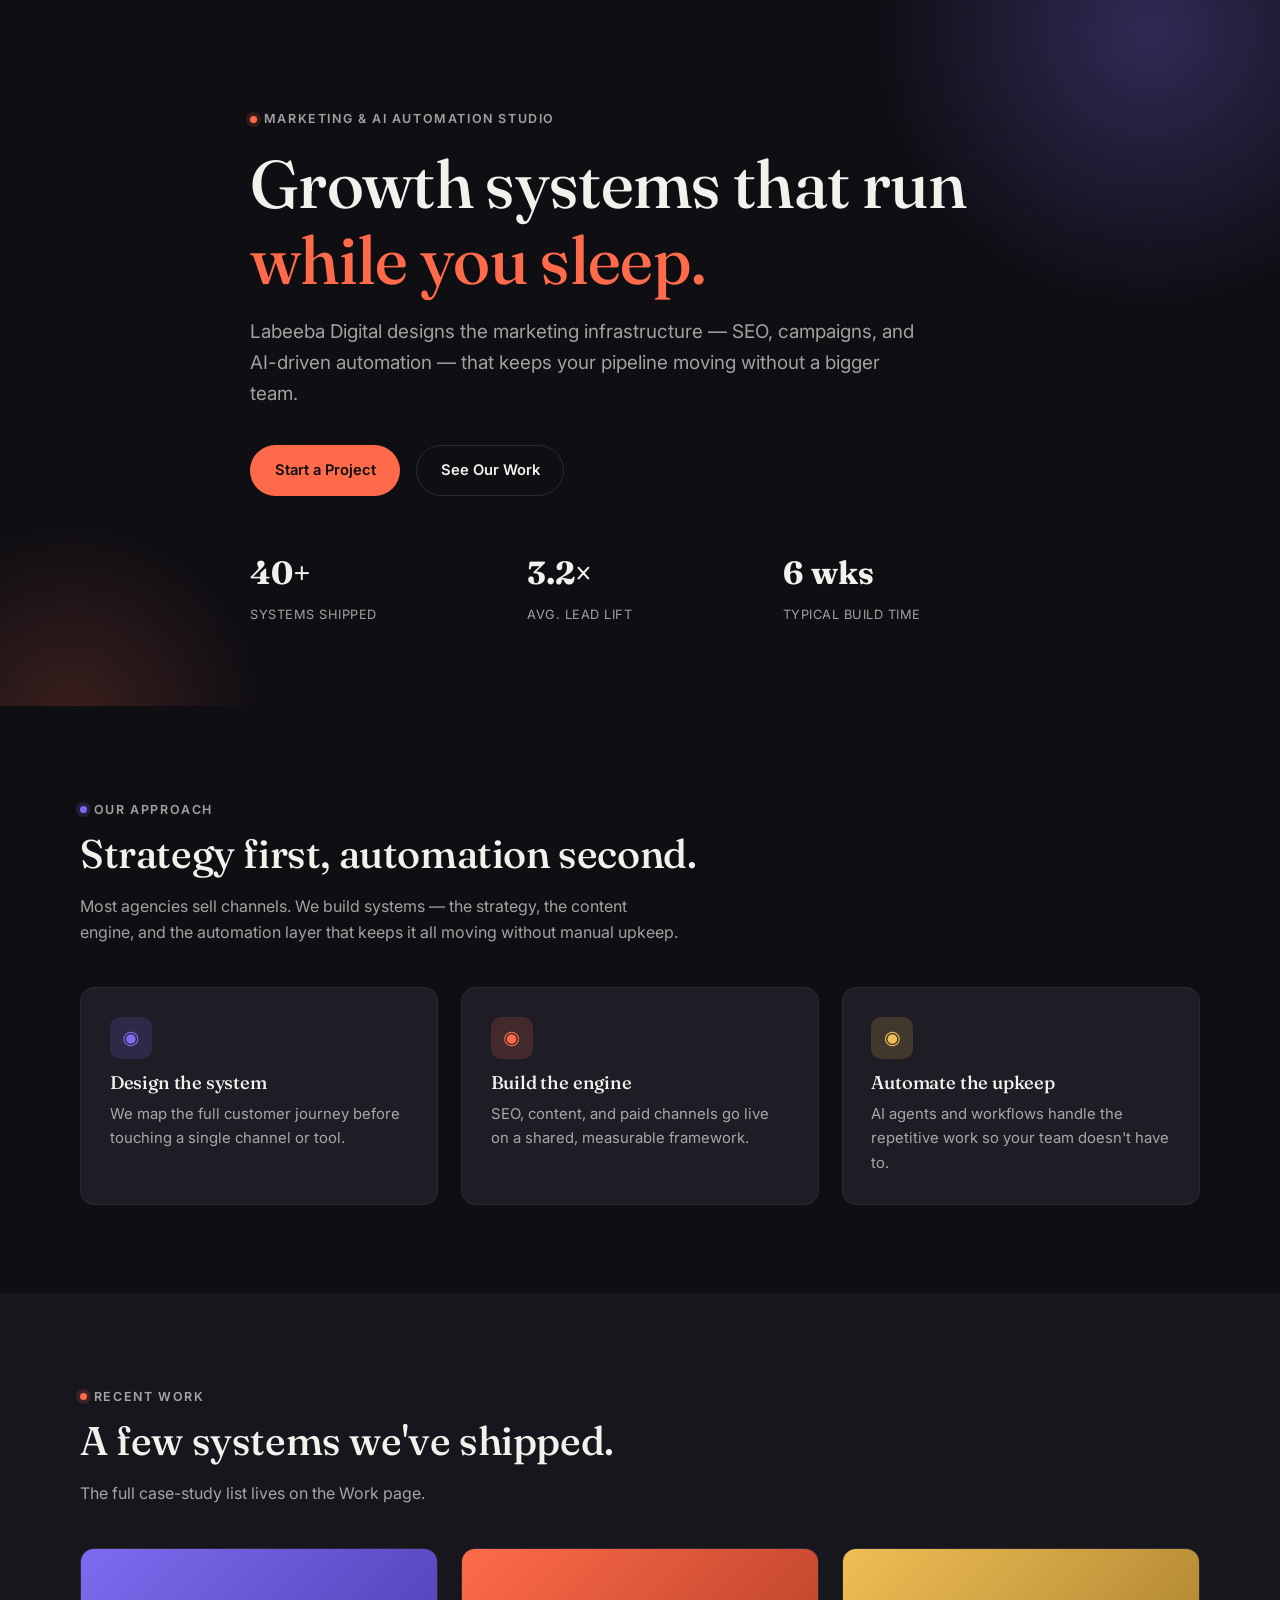
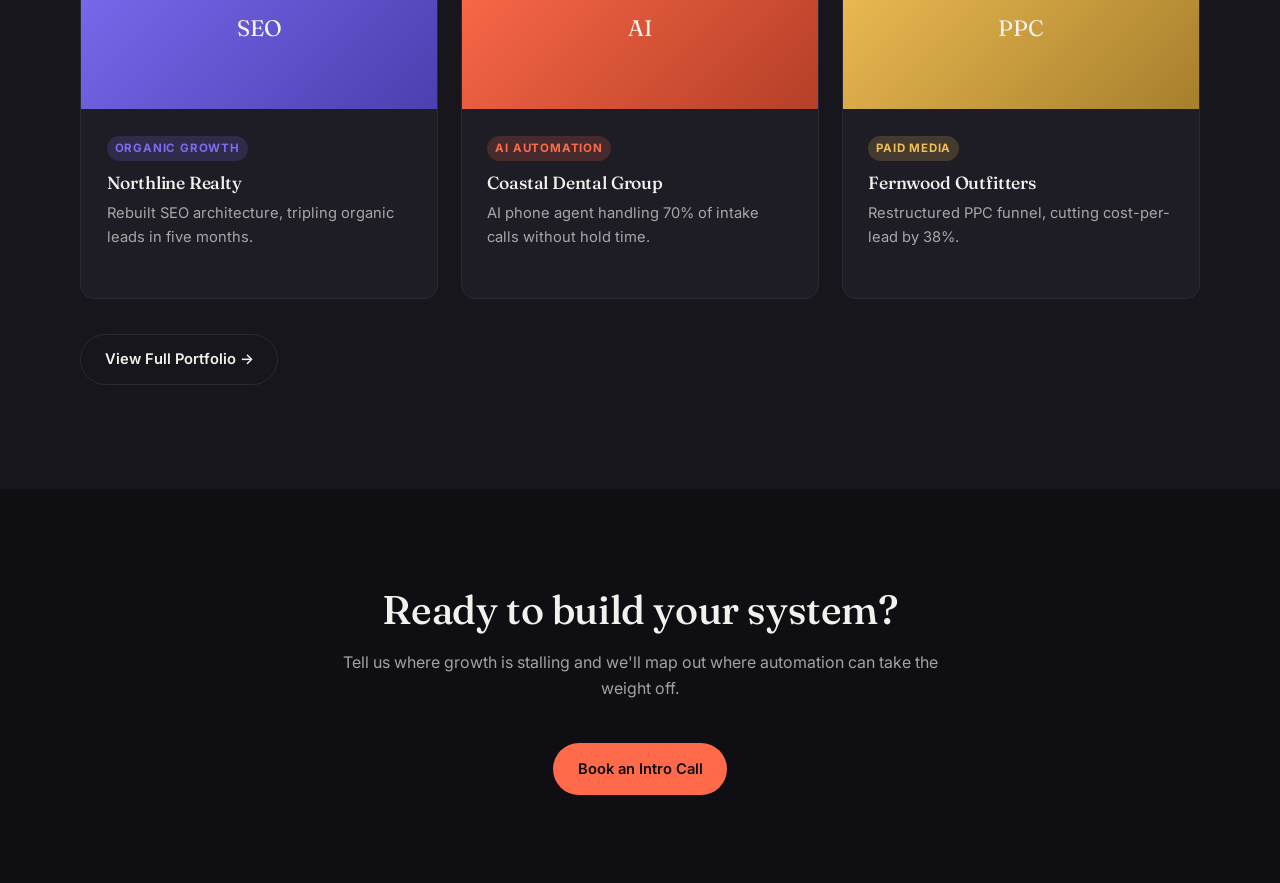
==== index.html @ 135ad8bf "Phase 1: HTML/CSS foundation - six pages, responsive layout, custom styling" ====
<!DOCTYPE html>
<html lang="en">
<head>
<meta charset="UTF-8">
<meta name="viewport" content="width=device-width, initial-scale=1.0">
<title>Labeeba Digital | Marketing Systems, Built to Run Themselves</title>
<meta name="description" content="Labeeba Digital designs marketing systems and AI automation for brands that want growth without the busywork.">
<link rel="stylesheet" href="css/style.css">
<style>
  .home-approach { display:grid; grid-template-columns: repeat(3,1fr); gap:1.4rem; }
  @media (max-width:860px){ .home-approach{ grid-template-columns:1fr; } }
</style>
</head>
<body>

<div id="header-placeholder"></div>

<main>

  <section class="hero">
    <div class="container hero-inner">
      <span class="eyebrow">Marketing &amp; AI Automation Studio</span>
      <h1>Growth systems that run <span class="accent">while you sleep.</span></h1>
      <p class="lede">Labeeba Digital designs the marketing infrastructure &mdash; SEO, campaigns, and AI-driven automation &mdash; that keeps your pipeline moving without a bigger team.</p>
      <div class="hero-ctas">
        <a href="contact.html" class="btn btn-accent">Start a Project</a>
        <a href="products.html" class="btn btn-outline">See Our Work</a>
      </div>
      <div class="hero-stats">
        <div><strong>40+</strong><span>Systems shipped</span></div>
        <div><strong>3.2&times;</strong><span>Avg. lead lift</span></div>
        <div><strong>6 wks</strong><span>Typical build time</span></div>
      </div>
    </div>
  </section>

  <section>
    <div class="container">
      <span class="eyebrow violet">Our Approach</span>
      <h2 class="section-title">Strategy first, automation second.</h2>
      <p class="section-intro">Most agencies sell channels. We build systems &mdash; the strategy, the content engine, and the automation layer that keeps it all moving without manual upkeep.</p>
      <div class="home-approach">
        <div class="card">
          <div class="card-icon icon-violet">&#9673;</div>
          <h3>Design the system</h3>
          <p>We map the full customer journey before touching a single channel or tool.</p>
        </div>
        <div class="card">
          <div class="card-icon icon-coral">&#9673;</div>
          <h3>Build the engine</h3>
          <p>SEO, content, and paid channels go live on a shared, measurable framework.</p>
        </div>
        <div class="card">
          <div class="card-icon icon-gold">&#9673;</div>
          <h3>Automate the upkeep</h3>
          <p>AI agents and workflows handle the repetitive work so your team doesn't have to.</p>
        </div>
      </div>
    </div>
  </section>

  <section class="surface">
    <div class="container">
      <span class="eyebrow coral">Recent Work</span>
      <h2 class="section-title">A few systems we've shipped.</h2>
      <p class="section-intro">The full case-study list lives on the Work page.</p>
      <div class="grid grid-3">
        <div class="product-card">
          <div class="product-media" style="background:linear-gradient(135deg,#7C6CF0,#4b3fb0);">SEO</div>
          <div class="product-body">
            <span class="tag tag-violet">Organic Growth</span>
            <h3>Northline Realty</h3>
            <p>Rebuilt SEO architecture, tripling organic leads in five months.</p>
          </div>
        </div>
        <div class="product-card">
          <div class="product-media" style="background:linear-gradient(135deg,#FF6B4A,#b53f27);">AI</div>
          <div class="product-body">
            <span class="tag tag-coral">AI Automation</span>
            <h3>Coastal Dental Group</h3>
            <p>AI phone agent handling 70% of intake calls without hold time.</p>
          </div>
        </div>
        <div class="product-card">
          <div class="product-media" style="background:linear-gradient(135deg,#F0BE55,#a67f2c);">PPC</div>
          <div class="product-body">
            <span class="tag tag-gold">Paid Media</span>
            <h3>Fernwood Outfitters</h3>
            <p>Restructured PPC funnel, cutting cost-per-lead by 38%.</p>
          </div>
        </div>
      </div>
      <p style="margin-top:2.2rem;"><a href="products.html" class="btn btn-outline">View Full Portfolio &rarr;</a></p>
    </div>
  </section>

  <section style="text-align:center;">
    <div class="container">
      <h2 class="section-title">Ready to build your system?</h2>
      <p class="section-intro" style="margin-left:auto;margin-right:auto;">Tell us where growth is stalling and we'll map out where automation can take the weight off.</p>
      <a href="contact.html" class="btn btn-accent">Book an Intro Call</a>
    </div>
  </section>

</main>

<div id="footer-placeholder"></div>

<script src="js/theme.js"></script>
<script src="js/components.js"></script>
</body>
</html>
---- css/style.css ----
/* =========================================================
   Labeeba Digital — main stylesheet
   Design language: dark minimal studio, signal-dot accents
   ========================================================= */

@import url('https://fonts.googleapis.com/css2?family=Fraunces:opsz,wght@9..144,400;9..144,500;9..144,600&family=Inter:wght@400;500;600;700&display=swap');

:root {
  --void:      #0F0E13;
  --surface:   #17161D;
  --surface-2: #1E1D26;
  --line:      #2B2A34;
  --paper:     #F3F1EC;
  --paper-dim: rgba(243,241,236,.65);
  --violet:    #7C6CF0;
  --coral:     #FF6B4A;
  --gold:      #F0BE55;

  --font-display: 'Fraunces', Georgia, serif;
  --font-body: 'Inter', system-ui, sans-serif;

  --radius: 14px;
}

/* Light theme override — applied when the toggle sets data-theme="light" on <body>.
   Dark values above in :root act as the default theme. */
body[data-theme="light"] {
  --void:      #F7F5EF;
  --surface:   #FFFFFF;
  --surface-2: #FFFFFF;
  --line:      #E4E0D6;
  --paper:     #17161D;
  --paper-dim: rgba(23,22,29,.65);
}
body[data-theme="light"] .card,
body[data-theme="light"] .product-card,
body[data-theme="light"] .post-card,
body[data-theme="light"] .values-list li,
body[data-theme="light"] .bio-list li,
body[data-theme="light"] .team-card,
body[data-theme="light"] .info-card,
body[data-theme="light"] .form-field input,
body[data-theme="light"] .form-field select,
body[data-theme="light"] .form-field textarea {
  box-shadow: 0 1px 3px rgba(23,22,29,.06);
}

* { box-sizing: border-box; }
html { scroll-behavior: smooth; }
body { transition: background-color .2s ease, color .2s ease; }

body {
  margin: 0;
  font-family: var(--font-body);
  background: var(--void);
  color: var(--paper);
  line-height: 1.65;
}

img { max-width: 100%; display: block; }
a { color: inherit; text-decoration: none; }

h1, h2, h3 {
  font-family: var(--font-display);
  font-weight: 500;
  line-height: 1.12;
  letter-spacing: -.01em;
}

.container { width: min(1120px, 92%); margin: 0 auto; }

/* signal-dot eyebrow: recurring signature motif */
.eyebrow {
  display: inline-flex;
  align-items: center;
  gap: .55em;
  font-size: .78rem;
  letter-spacing: 1.6px;
  text-transform: uppercase;
  color: var(--paper-dim);
  font-weight: 600;
}
.eyebrow::before {
  content: "";
  width: 7px; height: 7px;
  border-radius: 50%;
  background: var(--coral);
  box-shadow: 0 0 0 4px rgba(255,107,74,.15);
}
.eyebrow.violet::before { background: var(--violet); box-shadow: 0 0 0 4px rgba(124,108,240,.18); }
.eyebrow.gold::before { background: var(--gold); box-shadow: 0 0 0 4px rgba(240,190,85,.18); }

/* ---------- Nav ---------- */
.site-header {
  background: rgba(15,14,19,.85);
  backdrop-filter: blur(10px);
  border-bottom: 1px solid var(--line);
  position: sticky;
  top: 0;
  z-index: 50;
}
.nav {
  display: flex;
  align-items: center;
  justify-content: space-between;
  padding: 1.2rem 0;
}
.brand {
  font-family: var(--font-display);
  font-size: 1.3rem;
  letter-spacing: -.01em;
  color: var(--paper);
}
.brand span { color: var(--coral); }

.nav-links { list-style: none; display: flex; align-items: center; gap: 2.1rem; margin: 0; padding: 0; }
.nav-links a {
  color: var(--paper-dim);
  font-weight: 500;
  font-size: .9rem;
  padding: .3rem .1rem;
  border-bottom: 1px solid transparent;
  transition: color .15s ease, border-color .15s ease;
}
.nav-links a:hover, .nav-links a[aria-current="page"] { color: var(--paper); border-color: var(--coral); }

.nav-toggle-input { display: none; }
.nav-toggle { display: none; }

/* Theme switcher button (Phase 2, Part 1) */
.theme-toggle-btn {
  font-family: var(--font-body);
  font-size: .82rem;
  font-weight: 600;
  color: var(--paper);
  background: var(--surface-2);
  border: 1px solid var(--line);
  border-radius: 999px;
  padding: .45em 1em;
  cursor: pointer;
  transition: border-color .15s ease;
}
.theme-toggle-btn:hover { border-color: var(--paper-dim); }
.theme-toggle-btn:focus-visible { outline: 2px solid var(--coral); outline-offset: 2px; }

/* ---------- Buttons ---------- */
.btn {
  display: inline-flex;
  align-items: center;
  gap: .5em;
  font-family: var(--font-body);
  font-weight: 600;
  font-size: .92rem;
  padding: .85em 1.6em;
  border-radius: 999px;
  border: 1px solid transparent;
  cursor: pointer;
  transition: transform .15s ease, background .15s ease, border-color .15s ease;
}
.btn-primary { background: var(--paper); color: var(--void); }
.btn-primary:hover { transform: translateY(-2px); }
.btn-outline { background: transparent; color: var(--paper); border-color: var(--line); }
.btn-outline:hover { border-color: var(--paper-dim); transform: translateY(-2px); }
.btn-accent { background: var(--coral); color: var(--void); }
.btn-accent:hover { transform: translateY(-2px); }

/* ---------- Hero ---------- */
.hero { position: relative; padding: 6.5rem 0 5rem; overflow: hidden; }
.hero::before {
  content: "";
  position: absolute;
  width: 620px; height: 620px;
  top: -280px; right: -180px;
  background: radial-gradient(circle, rgba(124,108,240,.30), transparent 65%);
  filter: blur(10px);
  pointer-events: none;
}
.hero::after {
  content: "";
  position: absolute;
  width: 420px; height: 420px;
  bottom: -220px; left: -140px;
  background: radial-gradient(circle, rgba(255,107,74,.18), transparent 65%);
  pointer-events: none;
}
.hero-inner { position: relative; max-width: 780px; }
.hero h1 {
  font-size: clamp(2.6rem, 5.6vw, 4.2rem);
  margin: 1rem 0 1.2rem;
  color: var(--paper);
}
.hero h1 .accent { color: var(--coral); }
.hero p.lede { font-size: 1.18rem; max-width: 56ch; color: var(--paper-dim); }
.hero-ctas { display: flex; gap: 1rem; margin-top: 2.2rem; flex-wrap: wrap; }

.hero-stats {
  display: grid;
  grid-template-columns: repeat(3, auto);
  gap: 2.6rem;
  margin-top: 3.2rem;
  position: relative;
}
.hero-stats div strong { display: block; font-family: var(--font-display); font-size: 2rem; color: var(--paper); }
.hero-stats div span { font-size: .8rem; color: var(--paper-dim); text-transform: uppercase; letter-spacing: .5px; }

/* ---------- Sections ---------- */
section { padding: 5.5rem 0; }
.section-title { font-size: clamp(1.9rem, 3.4vw, 2.5rem); margin: .7rem 0 .5rem; color: var(--paper); }
.section-intro { color: var(--paper-dim); max-width: 60ch; margin-bottom: 2.6rem; }

.surface { background: var(--surface); }

/* ---------- Grid / cards ---------- */
.grid { display: grid; gap: 1.4rem; }
.grid-3 { grid-template-columns: repeat(3, 1fr); }
.grid-2 { grid-template-columns: repeat(2, 1fr); }

.card {
  background: var(--surface-2);
  border: 1px solid var(--line);
  border-radius: var(--radius);
  padding: 1.8rem;
  transition: border-color .15s ease, transform .15s ease;
}
.card:hover { border-color: rgba(255,255,255,.22); transform: translateY(-3px); }
.card h3 { font-size: 1.15rem; margin: .9rem 0 .5rem; color: var(--paper); font-weight: 500; }
.card p { color: var(--paper-dim); margin: 0; font-size: .93rem; }

.card-icon {
  width: 42px; height: 42px;
  border-radius: 10px;
  display: flex; align-items: center; justify-content: center;
  font-size: 1.2rem;
}
.icon-violet { background: rgba(124,108,240,.16); color: var(--violet); }
.icon-coral { background: rgba(255,107,74,.16); color: var(--coral); }
.icon-gold { background: rgba(240,190,85,.16); color: var(--gold); }

/* Service line-items */
.service-row {
  display: grid;
  grid-template-columns: 90px 1fr;
  gap: 1.4rem;
  padding: 1.8rem 0;
  border-bottom: 1px solid var(--line);
  align-items: start;
}
.service-row:last-child { border-bottom: none; }
.service-row .idx { font-family: var(--font-display); font-size: 1.4rem; color: var(--paper-dim); }
.service-row h3 { margin: 0 0 .4rem; font-size: 1.15rem; color: var(--paper); font-weight: 500; }
.service-row p { margin: 0; color: var(--paper-dim); font-size: .95rem; max-width: 60ch; }

/* Product / case-study cards */
.product-card {
  background: var(--surface-2);
  border: 1px solid var(--line);
  border-radius: var(--radius);
  overflow: hidden;
}
.product-media {
  height: 160px;
  display: flex; align-items: center; justify-content: center;
  font-family: var(--font-display);
  font-size: 1.4rem;
  color: var(--paper);
  position: relative;
}
.product-body { padding: 1.5rem 1.6rem 1.8rem; }
.product-body .tag {
  display: inline-block;
  font-size: .72rem;
  text-transform: uppercase;
  letter-spacing: .8px;
  font-weight: 700;
  padding: .25em .7em;
  border-radius: 999px;
  margin-bottom: .8rem;
}
.tag-violet { background: rgba(124,108,240,.18); color: var(--violet); }
.tag-coral { background: rgba(255,107,74,.18); color: var(--coral); }
.tag-gold { background: rgba(240,190,85,.18); color: var(--gold); }
.product-body h3 { margin: 0 0 .5rem; font-size: 1.1rem; color: var(--paper); font-weight: 500; }
.product-body p { color: var(--paper-dim); font-size: .92rem; margin: 0 0 1.2rem; }

/* ---------- Lists ---------- */
.values-list, .bio-list {
  list-style: none; margin: 0; padding: 0;
  display: grid; gap: 1rem;
}
.values-list li, .bio-list li {
  background: var(--surface-2);
  border: 1px solid var(--line);
  border-radius: var(--radius);
  padding: 1.2rem 1.4rem;
  display: flex; gap: .9rem; align-items: flex-start;
}
.values-list li strong, .bio-list li strong { font-family: var(--font-display); font-weight: 500; color: var(--paper); }
.values-list li span, .bio-list li span { color: var(--paper-dim); }

/* ---------- Team ---------- */
.team-grid { display: grid; grid-template-columns: repeat(4, 1fr); gap: 1.3rem; }
.team-card {
  background: var(--surface-2);
  border: 1px solid var(--line);
  border-radius: var(--radius);
  padding: 1.6rem;
}
.team-avatar {
  width: 52px; height: 52px;
  border-radius: 50%;
  margin-bottom: 1rem;
  display: flex; align-items: center; justify-content: center;
  font-family: var(--font-display);
  font-size: 1.05rem;
  color: var(--void);
}
.team-card h3 { font-size: 1.02rem; margin: 0 0 .15rem; color: var(--paper); font-weight: 500; }
.team-card p { margin: 0; color: var(--paper-dim); font-size: .85rem; }

/* ---------- Blog placeholder ---------- */
.post-card {
  background: var(--surface-2);
  border: 1px solid var(--line);
  border-radius: var(--radius);
  padding: 1.6rem;
}
.post-card .post-meta { font-size: .78rem; color: var(--coral); font-weight: 700; text-transform: uppercase; letter-spacing: .6px; }
.post-card h3 { margin: .5rem 0 .6rem; font-size: 1.08rem; color: var(--paper); font-weight: 500; }
.post-card p { color: var(--paper-dim); font-size: .92rem; }
.coming-soon {
  border: 1px dashed var(--line);
  border-radius: var(--radius);
  padding: 3rem 2rem;
  text-align: center;
  color: var(--paper-dim);
}

.latest-badge {
  display: inline-block;
  margin-left: .6rem;
  font-size: .68rem;
  font-weight: 700;
  text-transform: uppercase;
  letter-spacing: .5px;
  color: var(--void);
  background: var(--coral);
  padding: .2em .6em;
  border-radius: 999px;
  vertical-align: middle;
}
.post-content { margin-top: -.4rem; }
.read-more-btn {
  background: none;
  border: none;
  color: var(--coral);
  font-weight: 600;
  font-size: .85rem;
  padding: 0;
  margin-top: .4rem;
  cursor: pointer;
}
.read-more-btn:hover { text-decoration: underline; }

/* Live search / filter (Phase 2, Part 5) */
.filter-bar { margin-bottom: 2.2rem; max-width: 420px; }
.filter-bar input {
  width: 100%;
  font-family: var(--font-body);
  font-size: .95rem;
  padding: .8em 1.1em;
  border: 1px solid var(--line);
  border-radius: 999px;
  background: var(--surface-2);
  color: var(--paper);
}
.filter-bar input:focus { outline: none; border-color: var(--coral); }
.no-results {
  display: none;
  text-align: center;
  color: var(--paper-dim);
  padding: 2.5rem 1rem;
  border: 1px dashed var(--line);
  border-radius: var(--radius);
}
.no-results.visible { display: block; }

/* ---------- Contact form ---------- */
.contact-wrap { display: grid; grid-template-columns: 1fr 1fr; gap: 3.4rem; align-items: start; }
.form-field { margin-bottom: 1.3rem; display: flex; flex-direction: column; gap: .5rem; }
.form-field label { font-weight: 600; font-size: .85rem; color: var(--paper-dim); }
.form-field input, .form-field select, .form-field textarea {
  font-family: var(--font-body);
  font-size: 1rem;
  padding: .85em 1em;
  border: 1px solid var(--line);
  border-radius: 10px;
  background: var(--surface-2);
  color: var(--paper);
}
.form-field textarea { resize: vertical; min-height: 130px; }
.form-field input:focus, .form-field select:focus, .form-field textarea:focus {
  outline: none;
  border-color: var(--coral);
}
.form-field input.invalid, .form-field textarea.invalid { border-color: #E5484D; }
.error-msg {
  display: none;
  font-size: .8rem;
  color: #FF7A6B;
}
.error-msg.visible { display: block; }

.form-success {
  background: var(--surface-2);
  border: 1px solid var(--line);
  border-radius: var(--radius);
  padding: 2rem;
}
.form-success h3 { margin: 0 0 .5rem; color: var(--paper); font-weight: 500; }
.form-success p { margin: 0; color: var(--paper-dim); }

.social-row { display: flex; gap: .8rem; margin-top: 1.4rem; }
.social-row a {
  width: 42px; height: 42px;
  border-radius: 50%;
  background: var(--surface-2);
  color: var(--paper);
  display: flex; align-items: center; justify-content: center;
  border: 1px solid var(--line);
  font-weight: 700;
  font-size: .78rem;
}
.social-row a:hover { border-color: var(--coral); color: var(--coral); }

.info-card { background: var(--surface-2); border: 1px solid var(--line); border-radius: var(--radius); padding: 2rem; }
.info-card h3 { color: var(--paper); margin: 0 0 .8rem; font-weight: 500; }
.info-card p { color: var(--paper-dim); }

/* ---------- Footer ---------- */
.site-footer {
  background: var(--surface);
  color: var(--paper-dim);
  padding: 3rem 0 1.8rem;
  margin-top: 3rem;
  border-top: 1px solid var(--line);
}
.footer-grid { display: grid; grid-template-columns: 2fr 1fr 1fr; gap: 2rem; margin-bottom: 2rem; }
.footer-grid h4 { color: var(--paper); font-family: var(--font-display); font-weight: 500; font-size: 1rem; margin: 0 0 .9rem; }
.footer-grid ul { list-style: none; margin: 0; padding: 0; display: grid; gap: .55rem; }
.footer-grid a:hover { color: var(--coral); }
.footer-bottom {
  border-top: 1px solid var(--line);
  padding-top: 1.3rem;
  display: flex; justify-content: space-between;
  font-size: .82rem; flex-wrap: wrap; gap: .6rem;
}

/* ---------- Responsive ---------- */
@media (max-width: 860px) {
  .contact-wrap { grid-template-columns: 1fr; }
  .grid-3, .grid-2, .team-grid { grid-template-columns: repeat(2, 1fr); }
  .footer-grid { grid-template-columns: 1fr 1fr; }
  .hero-stats { grid-template-columns: repeat(3, 1fr); gap: 1.4rem; }
}
@media (max-width: 640px) {
  .nav { position: relative; flex-wrap: wrap; }
  .nav-links { position: absolute; top: 100%; left: 0; right: 0; background: var(--surface); border: 1px solid var(--line); border-radius: 12px; flex-direction: column; padding: 1rem 1.4rem; display: none; gap: 1rem; margin-top: .6rem; }
  .nav-toggle-input:checked ~ .nav-links { display: flex; }
  .nav-toggle {
    display: inline-flex; align-items: center; justify-content: center;
    width: 40px; height: 40px; border-radius: 8px;
    background: var(--surface-2); border: 1px solid var(--line); color: var(--paper); font-size: 1.1rem; cursor: pointer;
  }
  .grid-3, .grid-2, .team-grid { grid-template-columns: 1fr; }
  .footer-grid { grid-template-columns: 1fr; }
  .service-row { grid-template-columns: 1fr; }
}
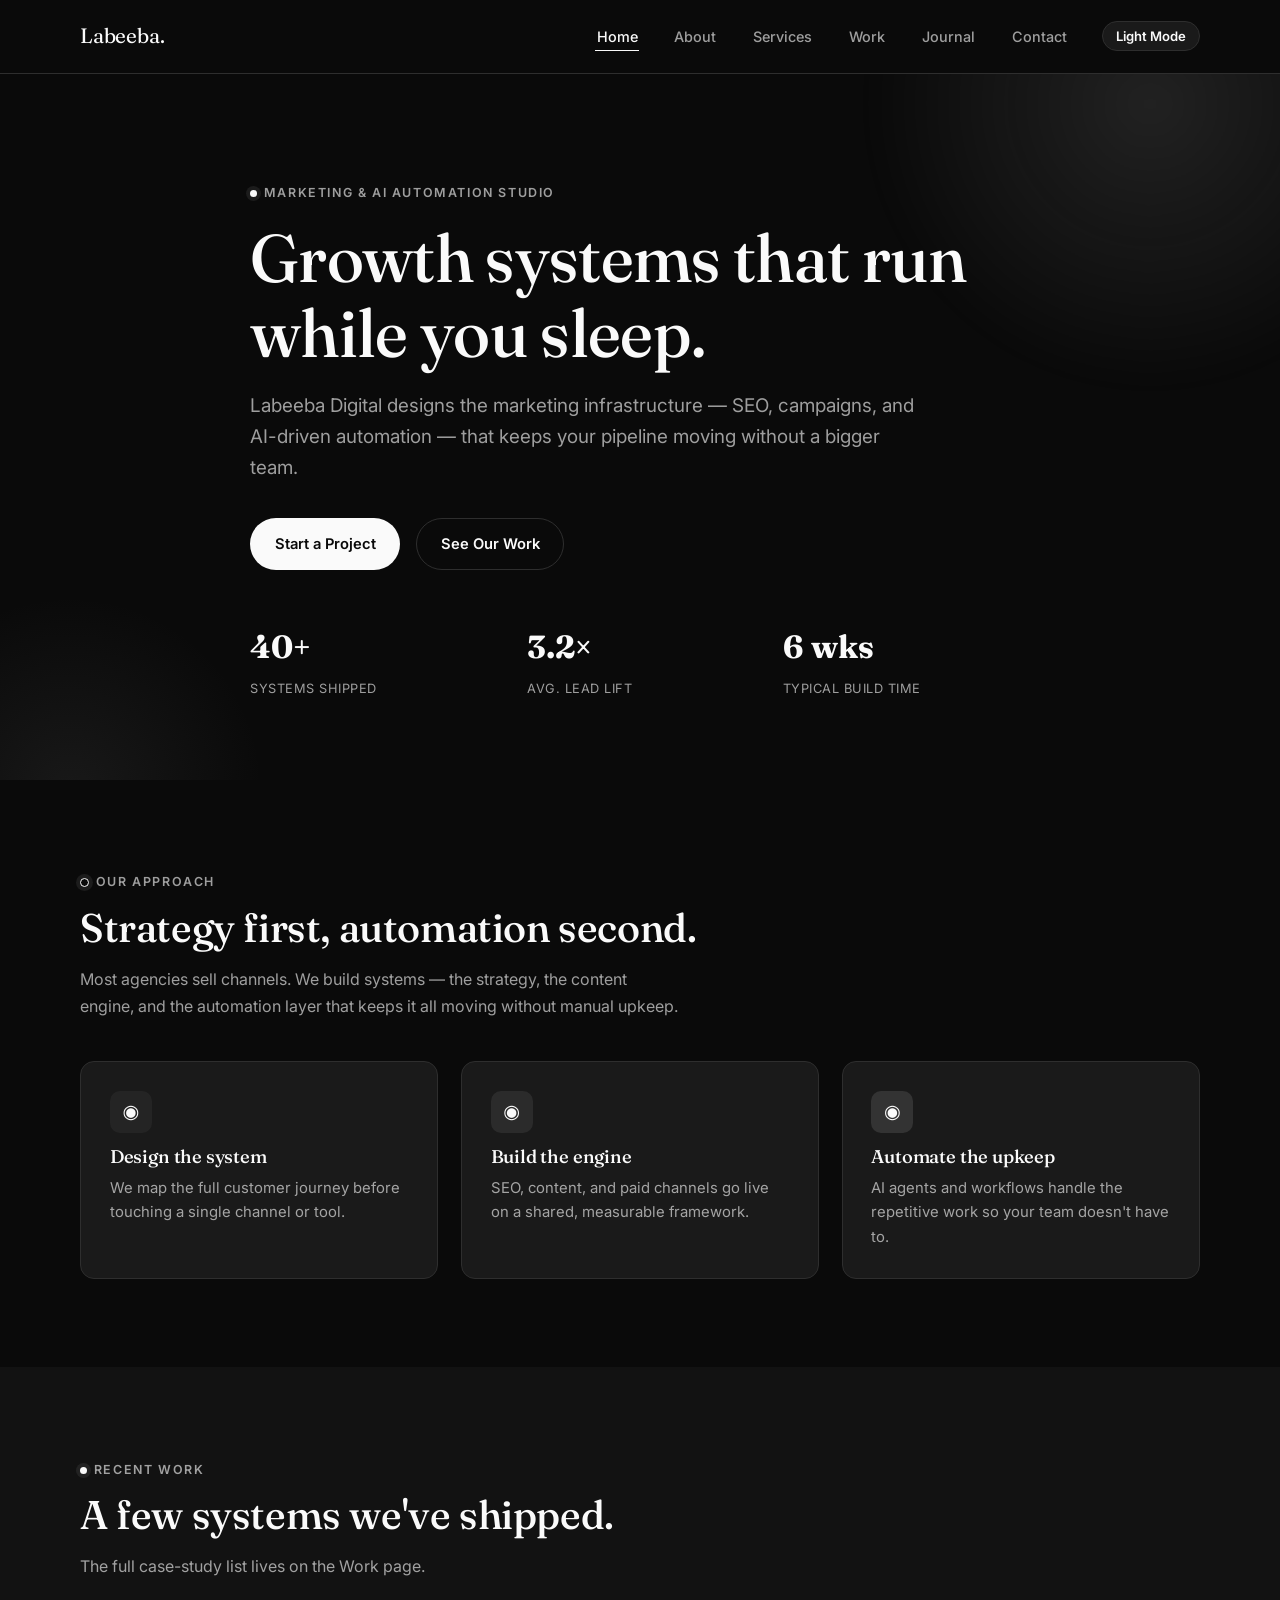
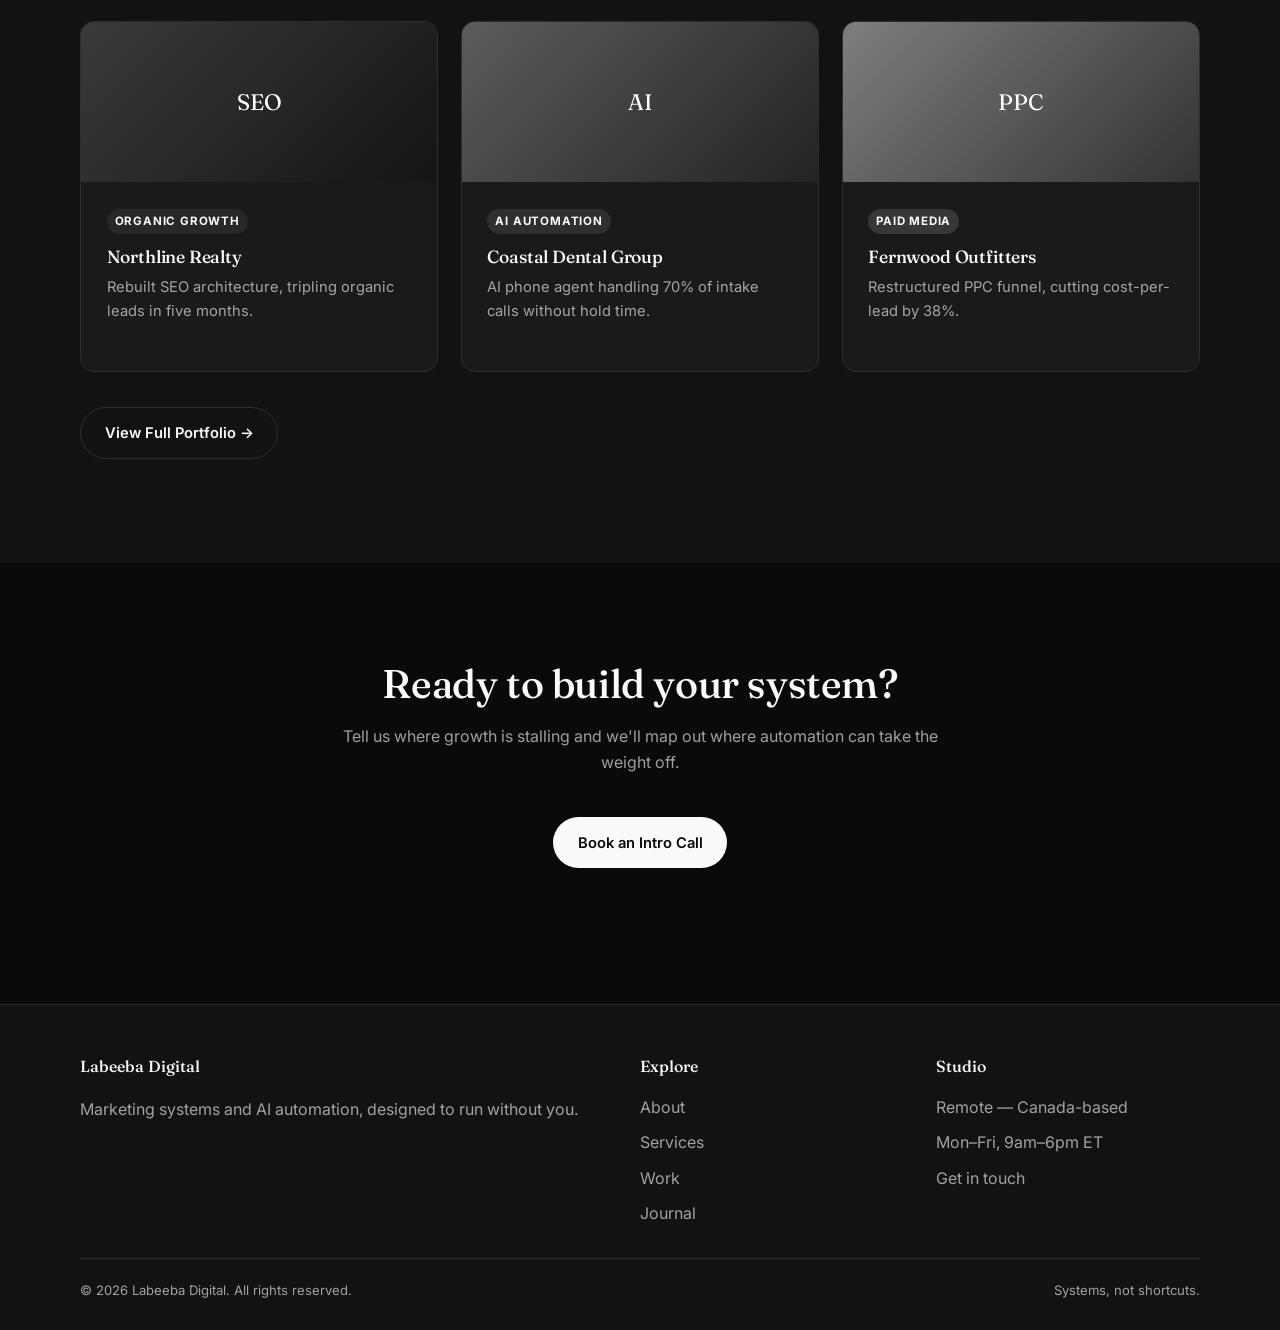
==== commit 6acdebe4: "Add files via upload" ====
--- a/index.html
+++ b/index.html
@@ -66,7 +66,7 @@
       <p class="section-intro">The full case-study list lives on the Work page.</p>
       <div class="grid grid-3">
         <div class="product-card">
-          <div class="product-media" style="background:linear-gradient(135deg,#7C6CF0,#4b3fb0);">SEO</div>
+          <div class="product-media" style="background:linear-gradient(135deg,#3A3A3A,#141414);color:#fff;">SEO</div>
           <div class="product-body">
             <span class="tag tag-violet">Organic Growth</span>
             <h3>Northline Realty</h3>
@@ -74,7 +74,7 @@
           </div>
         </div>
         <div class="product-card">
-          <div class="product-media" style="background:linear-gradient(135deg,#FF6B4A,#b53f27);">AI</div>
+          <div class="product-media" style="background:linear-gradient(135deg,#5C5C5C,#232323);color:#fff;">AI</div>
           <div class="product-body">
             <span class="tag tag-coral">AI Automation</span>
             <h3>Coastal Dental Group</h3>
@@ -82,7 +82,7 @@
           </div>
         </div>
         <div class="product-card">
-          <div class="product-media" style="background:linear-gradient(135deg,#F0BE55,#a67f2c);">PPC</div>
+          <div class="product-media" style="background:linear-gradient(135deg,#7E7E7E,#333333);color:#fff;">PPC</div>
           <div class="product-body">
             <span class="tag tag-gold">Paid Media</span>
             <h3>Fernwood Outfitters</h3>
--- a/css/style.css
+++ b/css/style.css
@@ -1,20 +1,24 @@
 /* =========================================================
    Labeeba Digital — main stylesheet
-   Design language: dark minimal studio, signal-dot accents
+   Design language: black & white minimalist studio
+   All accent tokens below (--violet/--coral/--gold) are kept as
+   named variables for structural continuity with the rest of the
+   file, but are mapped to a strict grayscale palette — no hue
+   anywhere on the site, only black, white, and shades of gray.
    ========================================================= */
 
 @import url('https://fonts.googleapis.com/css2?family=Fraunces:opsz,wght@9..144,400;9..144,500;9..144,600&family=Inter:wght@400;500;600;700&display=swap');
 
 :root {
-  --void:      #0F0E13;
-  --surface:   #17161D;
-  --surface-2: #1E1D26;
-  --line:      #2B2A34;
-  --paper:     #F3F1EC;
-  --paper-dim: rgba(243,241,236,.65);
-  --violet:    #7C6CF0;
-  --coral:     #FF6B4A;
-  --gold:      #F0BE55;
+  --void:      #0A0A0A;
+  --surface:   #121212;
+  --surface-2: #1A1A1A;
+  --line:      #2E2E2E;
+  --paper:     #FAFAFA;
+  --paper-dim: rgba(250,250,250,.62);
+  --violet:    var(--paper);
+  --coral:     var(--paper);
+  --gold:      var(--paper);
 
   --font-display: 'Fraunces', Georgia, serif;
   --font-body: 'Inter', system-ui, sans-serif;
@@ -23,14 +27,16 @@
 }
 
 /* Light theme override — applied when the toggle sets data-theme="light" on <body>.
-   Dark values above in :root act as the default theme. */
+   Dark values above in :root act as the default theme. Because the accent
+   tokens are defined as var(--paper), they flip automatically with the
+   theme: white accents on dark, black accents on light. */
 body[data-theme="light"] {
-  --void:      #F7F5EF;
-  --surface:   #FFFFFF;
+  --void:      #FFFFFF;
+  --surface:   #F6F6F6;
   --surface-2: #FFFFFF;
-  --line:      #E4E0D6;
-  --paper:     #17161D;
-  --paper-dim: rgba(23,22,29,.65);
+  --line:      #E2E2E2;
+  --paper:     #0A0A0A;
+  --paper-dim: rgba(10,10,10,.62);
 }
 body[data-theme="light"] .card,
 body[data-theme="light"] .product-card,
@@ -42,7 +48,7 @@
 body[data-theme="light"] .form-field input,
 body[data-theme="light"] .form-field select,
 body[data-theme="light"] .form-field textarea {
-  box-shadow: 0 1px 3px rgba(23,22,29,.06);
+  box-shadow: 0 1px 3px rgba(10,10,10,.05);
 }
 
 * { box-sizing: border-box; }
@@ -84,16 +90,15 @@
   content: "";
   width: 7px; height: 7px;
   border-radius: 50%;
-  background: var(--coral);
-  box-shadow: 0 0 0 4px rgba(255,107,74,.15);
-}
-.eyebrow.violet::before { background: var(--violet); box-shadow: 0 0 0 4px rgba(124,108,240,.18); }
-.eyebrow.gold::before { background: var(--gold); box-shadow: 0 0 0 4px rgba(240,190,85,.18); }
+  background: var(--paper);
+  box-shadow: 0 0 0 4px rgba(128,128,128,.15);
+}
+.eyebrow.violet::before { background: transparent; border: 1.5px solid var(--paper); box-shadow: 0 0 0 4px rgba(128,128,128,.15); }
+.eyebrow.gold::before { background: var(--paper-dim); box-shadow: 0 0 0 4px rgba(128,128,128,.15); }
 
 /* ---------- Nav ---------- */
 .site-header {
-  background: rgba(15,14,19,.85);
-  backdrop-filter: blur(10px);
+  background: var(--void);
   border-bottom: 1px solid var(--line);
   position: sticky;
   top: 0;
@@ -171,7 +176,7 @@
   position: absolute;
   width: 620px; height: 620px;
   top: -280px; right: -180px;
-  background: radial-gradient(circle, rgba(124,108,240,.30), transparent 65%);
+  background: radial-gradient(circle, rgba(128,128,128,.20), transparent 65%);
   filter: blur(10px);
   pointer-events: none;
 }
@@ -180,7 +185,7 @@
   position: absolute;
   width: 420px; height: 420px;
   bottom: -220px; left: -140px;
-  background: radial-gradient(circle, rgba(255,107,74,.18), transparent 65%);
+  background: radial-gradient(circle, rgba(128,128,128,.12), transparent 65%);
   pointer-events: none;
 }
 .hero-inner { position: relative; max-width: 780px; }
@@ -222,7 +227,7 @@
   padding: 1.8rem;
   transition: border-color .15s ease, transform .15s ease;
 }
-.card:hover { border-color: rgba(255,255,255,.22); transform: translateY(-3px); }
+.card:hover { border-color: rgba(128,128,128,.45); transform: translateY(-3px); }
 .card h3 { font-size: 1.15rem; margin: .9rem 0 .5rem; color: var(--paper); font-weight: 500; }
 .card p { color: var(--paper-dim); margin: 0; font-size: .93rem; }
 
@@ -232,9 +237,9 @@
   display: flex; align-items: center; justify-content: center;
   font-size: 1.2rem;
 }
-.icon-violet { background: rgba(124,108,240,.16); color: var(--violet); }
-.icon-coral { background: rgba(255,107,74,.16); color: var(--coral); }
-.icon-gold { background: rgba(240,190,85,.16); color: var(--gold); }
+.icon-violet { background: rgba(128,128,128,.10); color: var(--violet); }
+.icon-coral { background: rgba(128,128,128,.16); color: var(--coral); }
+.icon-gold { background: rgba(128,128,128,.24); color: var(--gold); }
 
 /* Service line-items */
 .service-row {
@@ -276,9 +281,9 @@
   border-radius: 999px;
   margin-bottom: .8rem;
 }
-.tag-violet { background: rgba(124,108,240,.18); color: var(--violet); }
-.tag-coral { background: rgba(255,107,74,.18); color: var(--coral); }
-.tag-gold { background: rgba(240,190,85,.18); color: var(--gold); }
+.tag-violet { background: rgba(128,128,128,.14); color: var(--violet); }
+.tag-coral { background: rgba(128,128,128,.20); color: var(--coral); }
+.tag-gold { background: rgba(128,128,128,.28); color: var(--gold); }
 .product-body h3 { margin: 0 0 .5rem; font-size: 1.1rem; color: var(--paper); font-weight: 500; }
 .product-body p { color: var(--paper-dim); font-size: .92rem; margin: 0 0 1.2rem; }
 
@@ -402,13 +407,15 @@
   outline: none;
   border-color: var(--coral);
 }
-.form-field input.invalid, .form-field textarea.invalid { border-color: #E5484D; }
+.form-field input.invalid, .form-field textarea.invalid { border-color: var(--paper); border-width: 2px; }
 .error-msg {
   display: none;
   font-size: .8rem;
-  color: #FF7A6B;
+  font-weight: 600;
+  color: var(--paper);
 }
 .error-msg.visible { display: block; }
+.error-msg.visible::before { content: "\26A0  "; }
 
 .form-success {
   background: var(--surface-2);
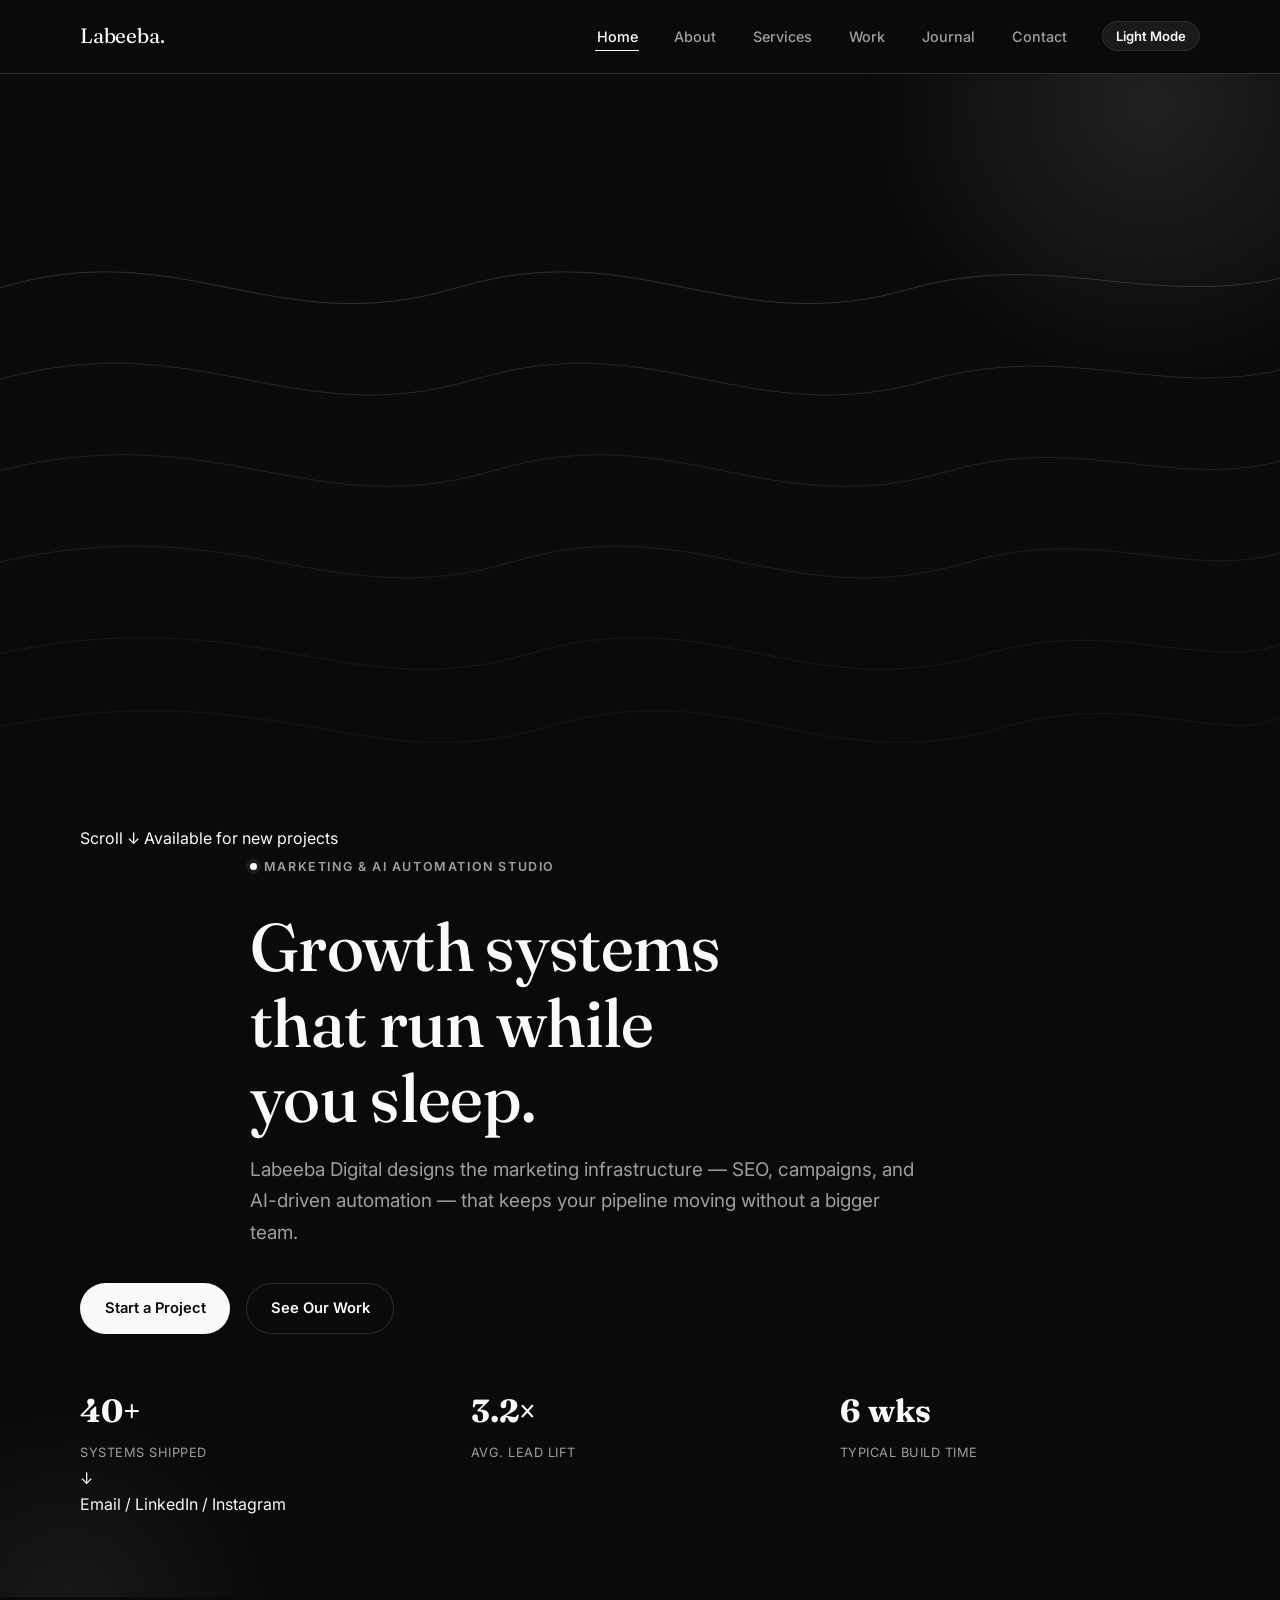
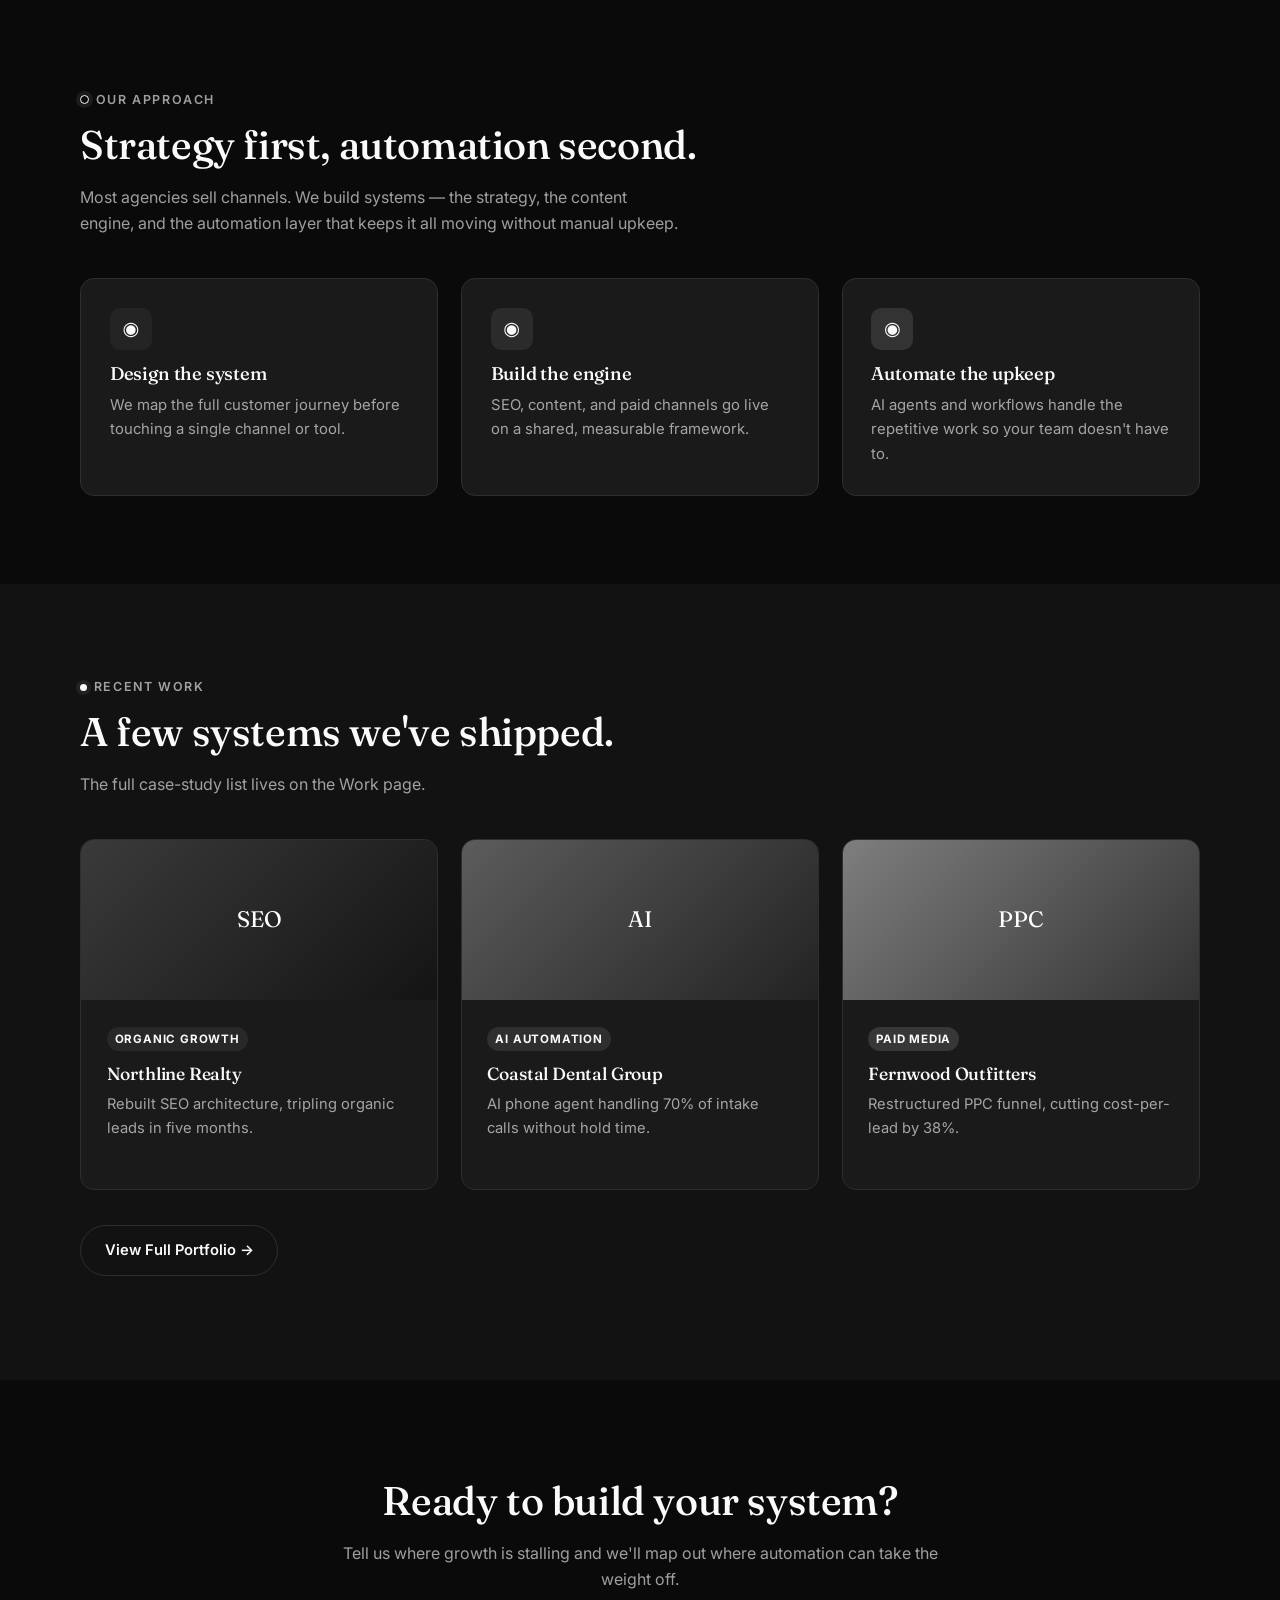
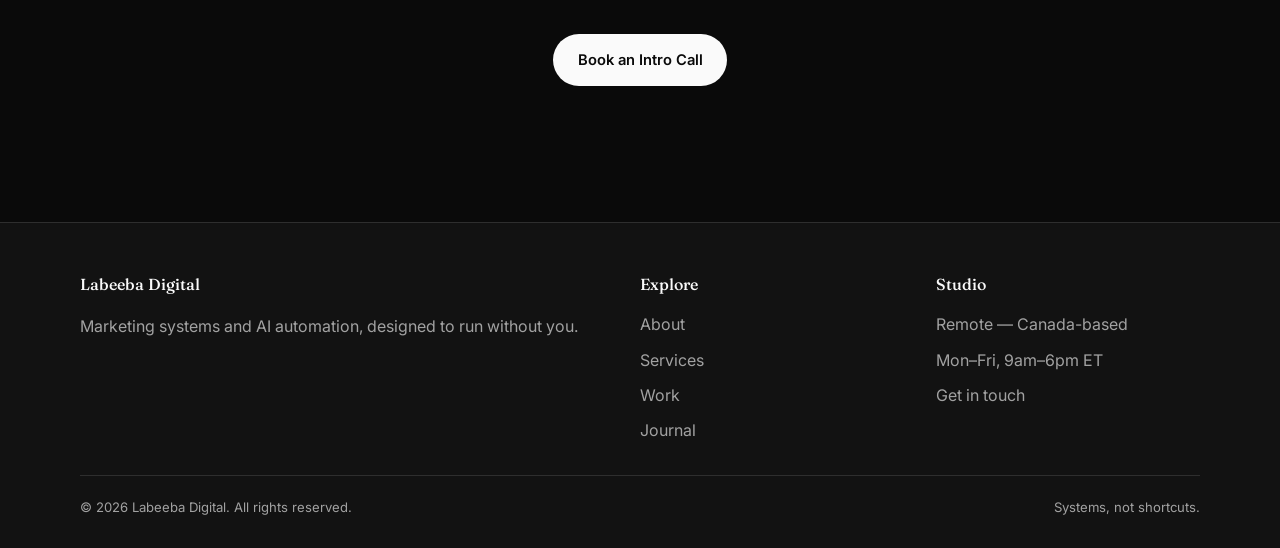
==== commit 0bac9ba9: "Add files via upload" ====
--- a/index.html
+++ b/index.html
@@ -17,11 +17,34 @@
 
 <main>
 
-  <section class="hero">
+  <section class="hero" id="hero">
+    <div class="hero-bg" aria-hidden="true">
+      <svg viewBox="0 0 1400 700" preserveAspectRatio="none" xmlns="http://www.w3.org/2000/svg">
+        <path d="M0,120 C200,60 300,180 500,120 C700,60 800,180 1000,120 C1150,80 1250,140 1400,110" fill="none" stroke="#808080" stroke-width="1" opacity="0.35"/>
+        <path d="M0,220 C220,160 320,280 520,220 C720,160 820,280 1020,220 C1170,180 1270,240 1400,210" fill="none" stroke="#808080" stroke-width="1" opacity="0.28"/>
+        <path d="M0,320 C240,260 340,380 540,320 C740,260 840,380 1040,320 C1180,280 1280,340 1400,310" fill="none" stroke="#808080" stroke-width="1" opacity="0.22"/>
+        <path d="M0,420 C260,360 360,480 560,420 C760,360 860,480 1060,420 C1200,380 1300,440 1400,410" fill="none" stroke="#808080" stroke-width="1" opacity="0.18"/>
+        <path d="M0,520 C280,460 380,580 580,520 C780,460 880,580 1080,520 C1220,480 1320,540 1400,510" fill="none" stroke="#808080" stroke-width="1" opacity="0.14"/>
+        <path d="M0,600 C300,540 400,660 600,600 C800,540 900,660 1100,600 C1240,560 1340,620 1400,590" fill="none" stroke="#808080" stroke-width="1" opacity="0.10"/>
+      </svg>
+    </div>
+
+    <div class="container hero-top">
+      <span class="hero-scroll-label">Scroll &#8595;</span>
+      <span class="hero-badge">Available for new projects</span>
+    </div>
+
     <div class="container hero-inner">
-      <span class="eyebrow">Marketing &amp; AI Automation Studio</span>
-      <h1>Growth systems that run <span class="accent">while you sleep.</span></h1>
-      <p class="lede">Labeeba Digital designs the marketing infrastructure &mdash; SEO, campaigns, and AI-driven automation &mdash; that keeps your pipeline moving without a bigger team.</p>
+      <div class="hero-headline">
+        <span class="eyebrow" style="margin-bottom:1rem;">Marketing &amp; AI Automation Studio</span>
+        <h1>Growth systems<br>that run <span class="accent">while<br>you sleep.</span></h1>
+      </div>
+      <div class="hero-details">
+        <p class="lede">Labeeba Digital designs the marketing infrastructure &mdash; SEO, campaigns, and AI-driven automation &mdash; that keeps your pipeline moving without a bigger team.</p>
+      </div>
+    </div>
+
+    <div class="container">
       <div class="hero-ctas">
         <a href="contact.html" class="btn btn-accent">Start a Project</a>
         <a href="products.html" class="btn btn-outline">See Our Work</a>
@@ -31,10 +54,19 @@
         <div><strong>3.2&times;</strong><span>Avg. lead lift</span></div>
         <div><strong>6 wks</strong><span>Typical build time</span></div>
       </div>
+      <a href="#approach" class="hero-scroll-btn" aria-label="Scroll to next section">&#8595;</a>
+    </div>
+
+    <div class="container hero-bottom">
+      <a href="mailto:hello@labeebadigital.com">Email</a>
+      <span class="divider">/</span>
+      <a href="https://linkedin.com" target="_blank" rel="noopener">LinkedIn</a>
+      <span class="divider">/</span>
+      <a href="https://instagram.com" target="_blank" rel="noopener">Instagram</a>
     </div>
   </section>
 
-  <section>
+  <section id="approach">
     <div class="container">
       <span class="eyebrow violet">Our Approach</span>
       <h2 class="section-title">Strategy first, automation second.</h2>
